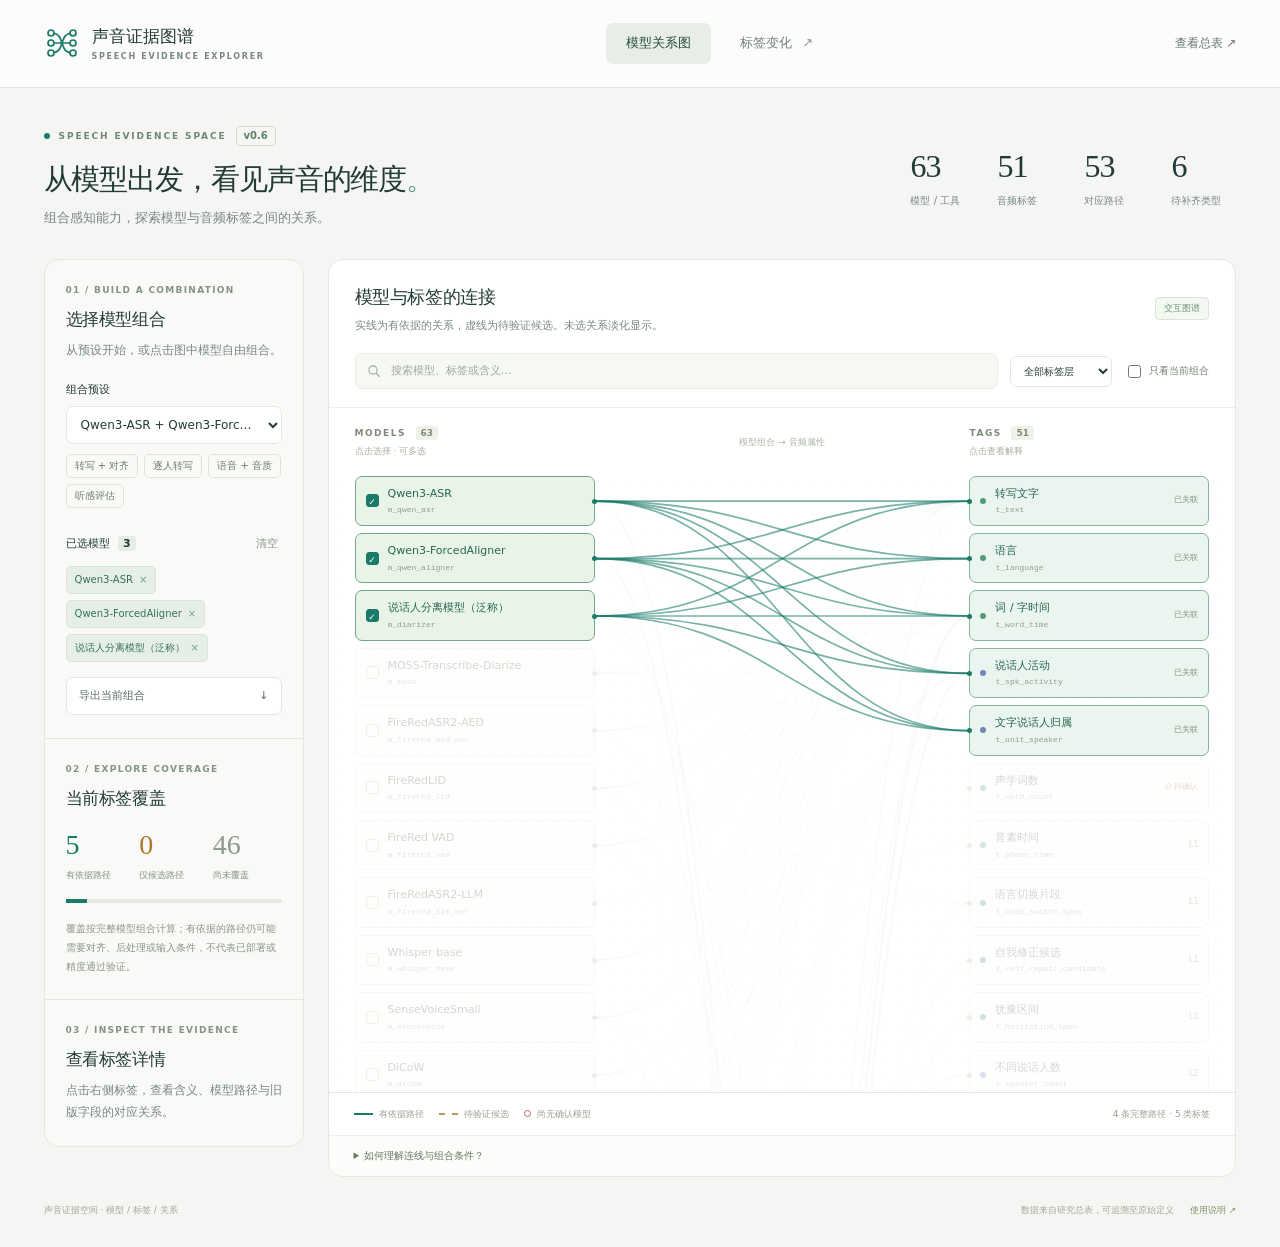
==== index.html @ 35d26bb5 "Add interactive speech model and tag explorer" ====
<!doctype html>
<html lang="zh-CN">
<head>
  <meta charset="utf-8">
  <meta name="viewport" content="width=device-width, initial-scale=1">
  <title>声音证据图谱 · 模型与标签</title>
  <script>
    const page = new URL('docs/research/speech-evidence-space-20261020/visualization/', location.href);
    page.search = location.search;
    page.hash = location.hash;
    location.replace(page.href);
  </script>
</head>
<body>
  <p><a href="docs/research/speech-evidence-space-20261020/visualization/">打开声音证据图谱</a></p>
</body>
</html>
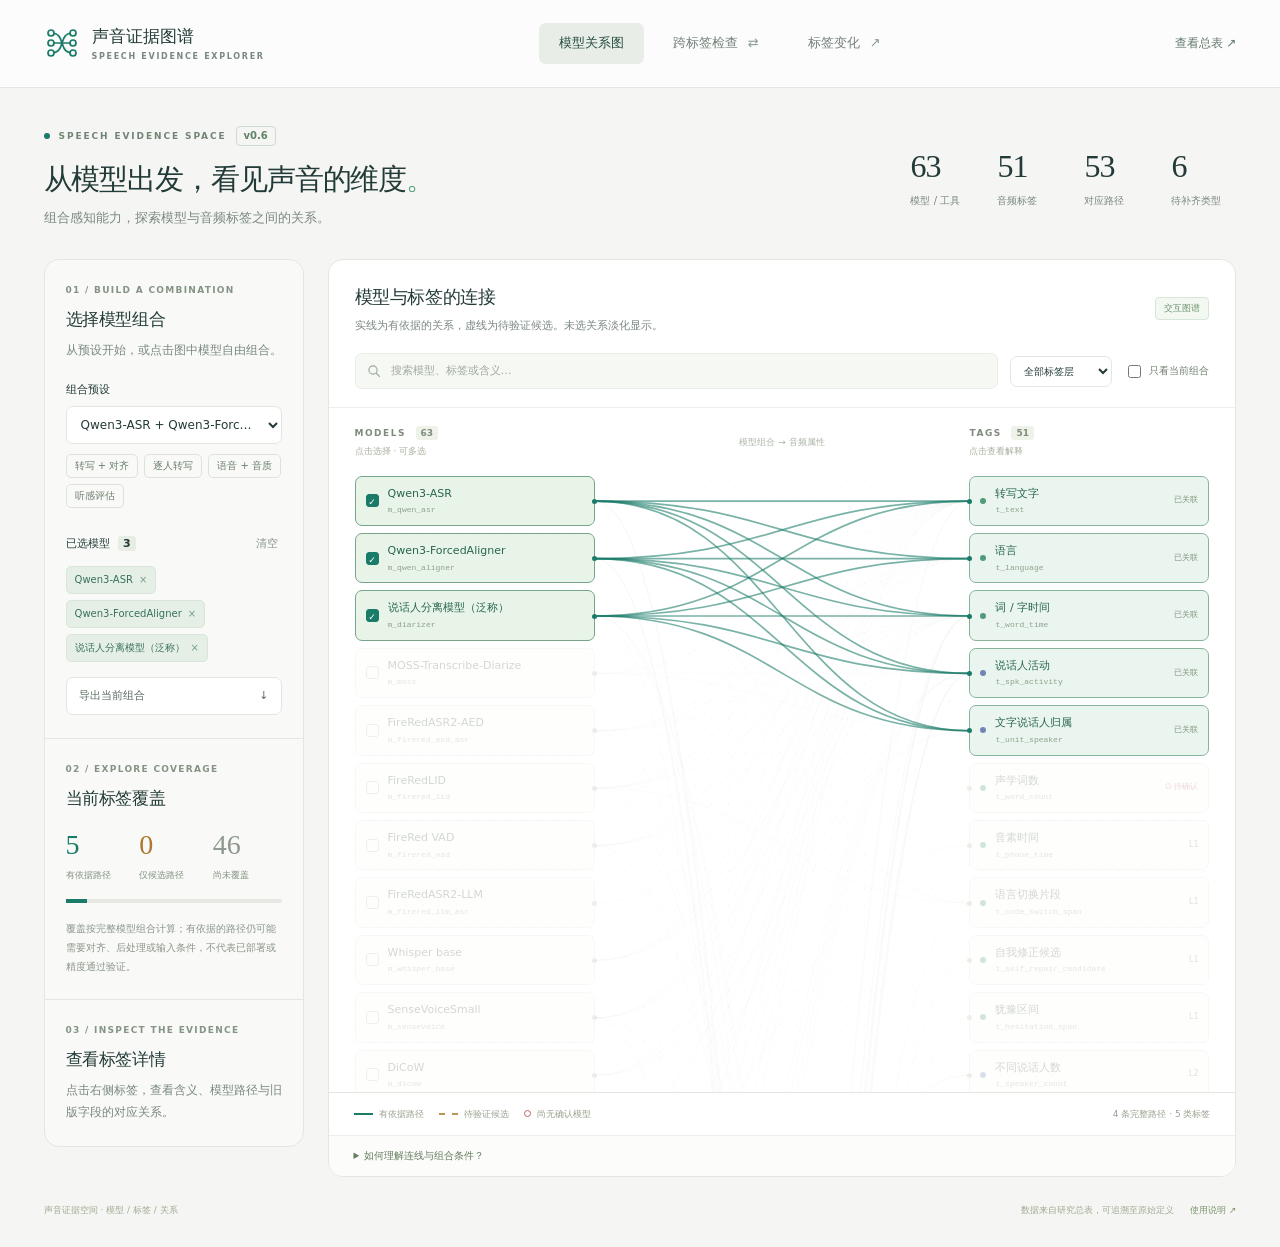
==== commit 575cc05e: "Make the homepage redirect work for downloaded copies" ====
--- a/index.html
+++ b/index.html
@@ -5,13 +5,13 @@
   <meta name="viewport" content="width=device-width, initial-scale=1">
   <title>声音证据图谱 · 模型与标签</title>
   <script>
-    const page = new URL('docs/research/speech-evidence-space-20261020/visualization/', location.href);
+    const page = new URL('docs/research/speech-evidence-space-20261020/visualization/index.html', location.href);
     page.search = location.search;
     page.hash = location.hash;
     location.replace(page.href);
   </script>
 </head>
 <body>
-  <p><a href="docs/research/speech-evidence-space-20261020/visualization/">打开声音证据图谱</a></p>
+  <p><a href="docs/research/speech-evidence-space-20261020/visualization/index.html">打开声音证据图谱</a></p>
 </body>
 </html>
